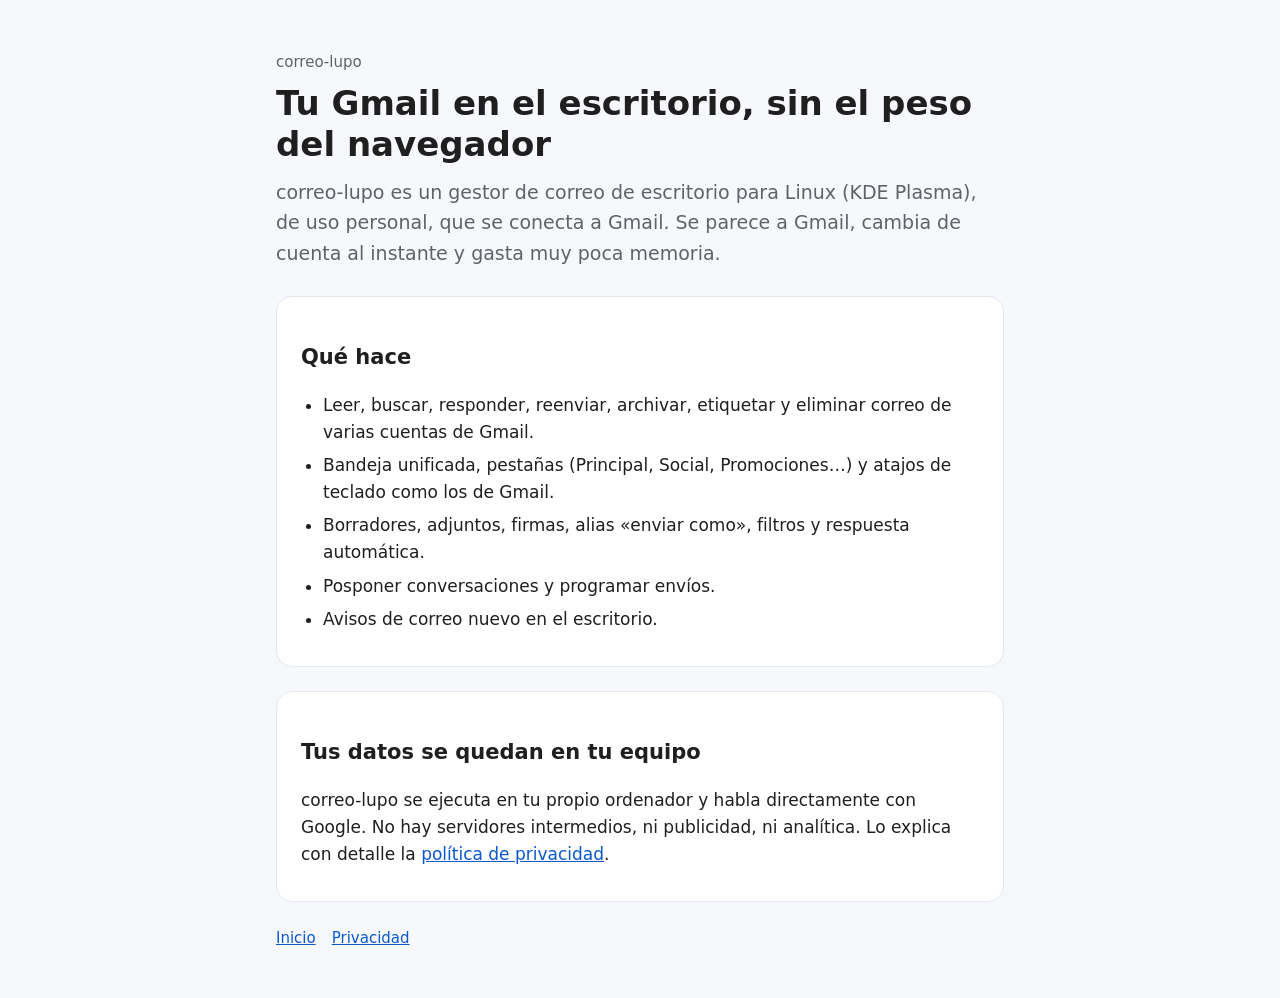
==== index.html @ a63d4220 "Portada y política de privacidad de correo-lupo" ====
<!doctype html>
<html lang="es">
<head>
<meta charset="utf-8">
<meta name="viewport" content="width=device-width, initial-scale=1">
<title>correo-lupo</title>
<meta name="description" content="Gestor de correo de escritorio, ligero, para cuentas de Gmail.">
<link rel="stylesheet" href="estilo.css">
</head>
<body>
<header>
  <a class="marca" href="./">correo-lupo</a>
  <h1>Tu Gmail en el escritorio, sin el peso del navegador</h1>
  <p class="entrada">correo-lupo es un gestor de correo de escritorio para Linux (KDE Plasma), de uso
  personal, que se conecta a Gmail. Se parece a Gmail, cambia de cuenta al instante y gasta muy
  poca memoria.</p>
</header>
<main>
  <div class="tarjeta">
    <h2>Qué hace</h2>
    <ul>
      <li>Leer, buscar, responder, reenviar, archivar, etiquetar y eliminar correo de varias cuentas de Gmail.</li>
      <li>Bandeja unificada, pestañas (Principal, Social, Promociones…) y atajos de teclado como los de Gmail.</li>
      <li>Borradores, adjuntos, firmas, alias «enviar como», filtros y respuesta automática.</li>
      <li>Posponer conversaciones y programar envíos.</li>
      <li>Avisos de correo nuevo en el escritorio.</li>
    </ul>
  </div>
  <div class="tarjeta">
    <h2>Tus datos se quedan en tu equipo</h2>
    <p>correo-lupo se ejecuta en tu propio ordenador y habla directamente con Google. No hay
    servidores intermedios, ni publicidad, ni analítica. Lo explica con detalle la
    <a href="privacidad.html">política de privacidad</a>.</p>
  </div>
</main>
<footer>
  <nav><a href="./">Inicio</a><a href="privacidad.html">Privacidad</a></nav>
</footer>
</body>
</html>
---- estilo.css ----
:root {
  --fondo: #f6f8fc;
  --papel: #ffffff;
  --texto: #1f1f1f;
  --suave: #5f6368;
  --acento: #0b57d0;
  --borde: #e3e7ee;
}
@media (prefers-color-scheme: dark) {
  :root {
    --fondo: #111418;
    --papel: #1b1f24;
    --texto: #e6e8eb;
    --suave: #a4abb4;
    --acento: #8ab4f8;
    --borde: #2c3238;
  }
}
* { box-sizing: border-box; }
body {
  margin: 0;
  background: var(--fondo);
  color: var(--texto);
  font: 17px/1.6 system-ui, "Noto Sans", "Segoe UI", sans-serif;
}
header, main, footer { max-width: 760px; margin: 0 auto; padding: 0 16px; }
header { padding-top: 48px; }
header .marca { font-size: 15px; color: var(--suave); text-decoration: none; }
h1 { font-size: 34px; line-height: 1.2; margin: 8px 0 12px; }
h2 { font-size: 21px; margin: 36px 0 8px; }
.entrada { font-size: 19px; color: var(--suave); margin: 0 0 28px; }
.tarjeta {
  background: var(--papel);
  border: 1px solid var(--borde);
  border-radius: 16px;
  padding: 8px 24px 16px;
  margin-bottom: 24px;
}
a { color: var(--acento); }
code { font-size: 15px; background: var(--fondo); padding: 1px 5px; border-radius: 4px; overflow-wrap: anywhere; }
ul { padding-left: 22px; }
li { margin: 6px 0; }
footer { color: var(--suave); font-size: 15px; padding-bottom: 48px; }
footer nav a { margin-right: 16px; }
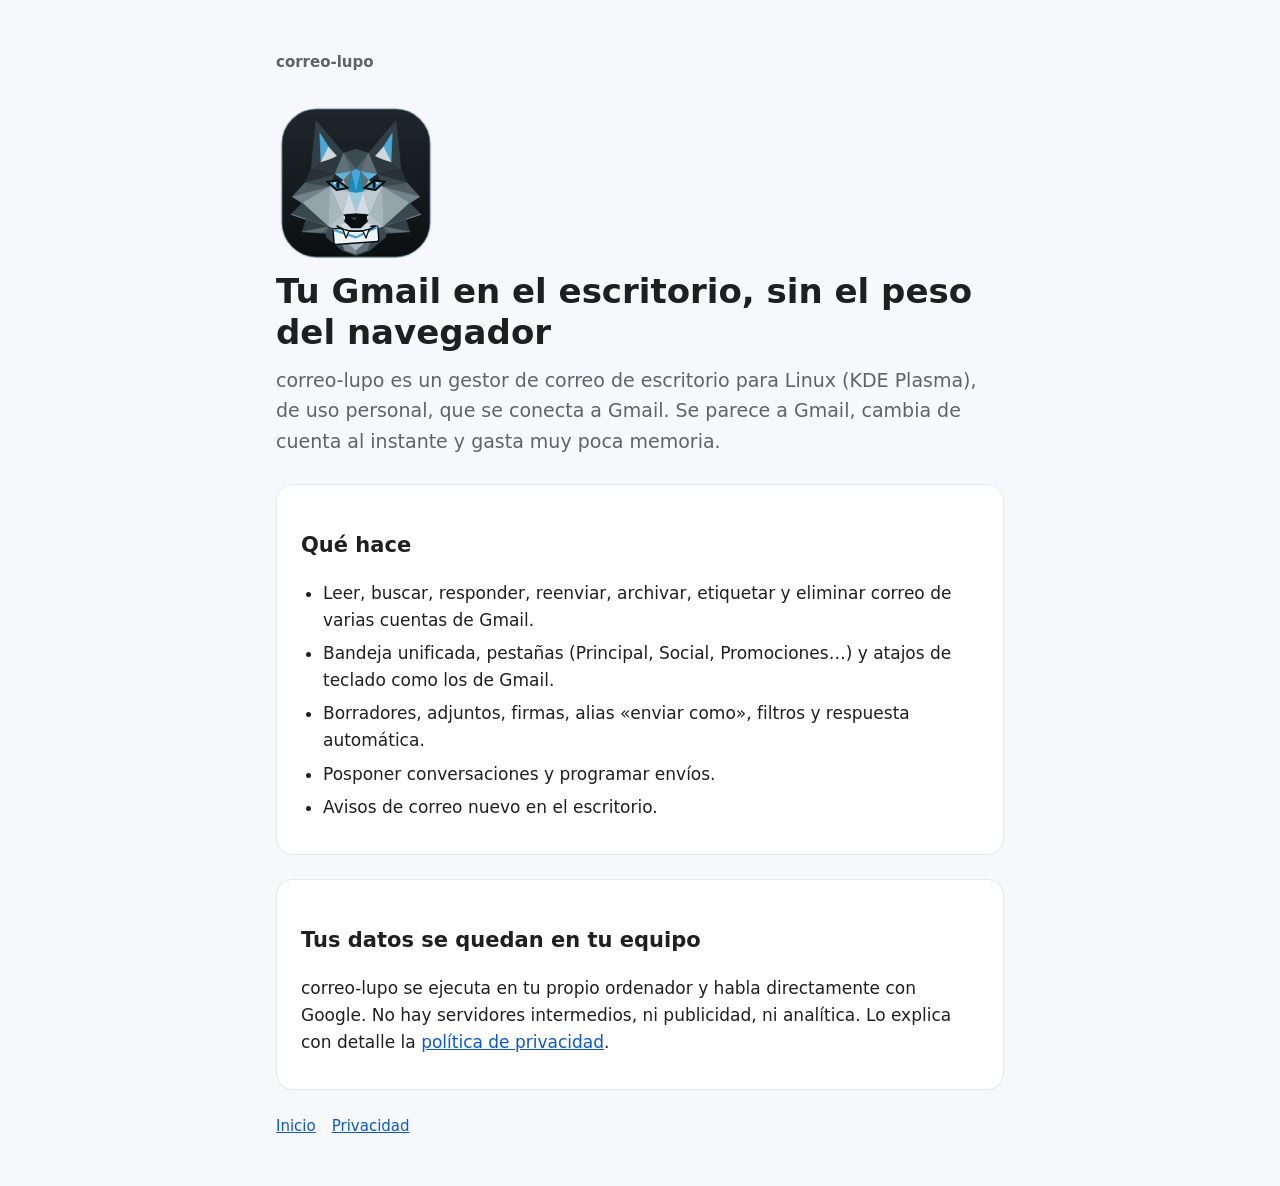
==== commit 38439b74: "Logo de correo-lupo en la portada, la privacidad y la pestaña" ====
--- a/index.html
+++ b/index.html
@@ -5,11 +5,13 @@
 <meta name="viewport" content="width=device-width, initial-scale=1">
 <title>correo-lupo</title>
 <meta name="description" content="Gestor de correo de escritorio, ligero, para cuentas de Gmail.">
+<link rel="icon" href="logo.svg" type="image/svg+xml">
 <link rel="stylesheet" href="estilo.css">
 </head>
 <body>
 <header>
   <a class="marca" href="./">correo-lupo</a>
+  <img class="logo" src="logo.svg" alt="Logo de correo-lupo: un lobo con un sobre en la boca" width="160" height="160">
   <h1>Tu Gmail en el escritorio, sin el peso del navegador</h1>
   <p class="entrada">correo-lupo es un gestor de correo de escritorio para Linux (KDE Plasma), de uso
   personal, que se conecta a Gmail. Se parece a Gmail, cambia de cuenta al instante y gasta muy
--- a/estilo.css
+++ b/estilo.css
@@ -25,7 +25,8 @@
 }
 header, main, footer { max-width: 760px; margin: 0 auto; padding: 0 16px; }
 header { padding-top: 48px; }
-header .marca { font-size: 15px; color: var(--suave); text-decoration: none; }
+header .marca { display: inline-flex; align-items: center; gap: 10px; font-size: 15px; font-weight: 600; color: var(--suave); text-decoration: none; }
+header .logo { display: block; margin: 28px 0 4px; width: 160px; height: 160px; }
 h1 { font-size: 34px; line-height: 1.2; margin: 8px 0 12px; }
 h2 { font-size: 21px; margin: 36px 0 8px; }
 .entrada { font-size: 19px; color: var(--suave); margin: 0 0 28px; }
